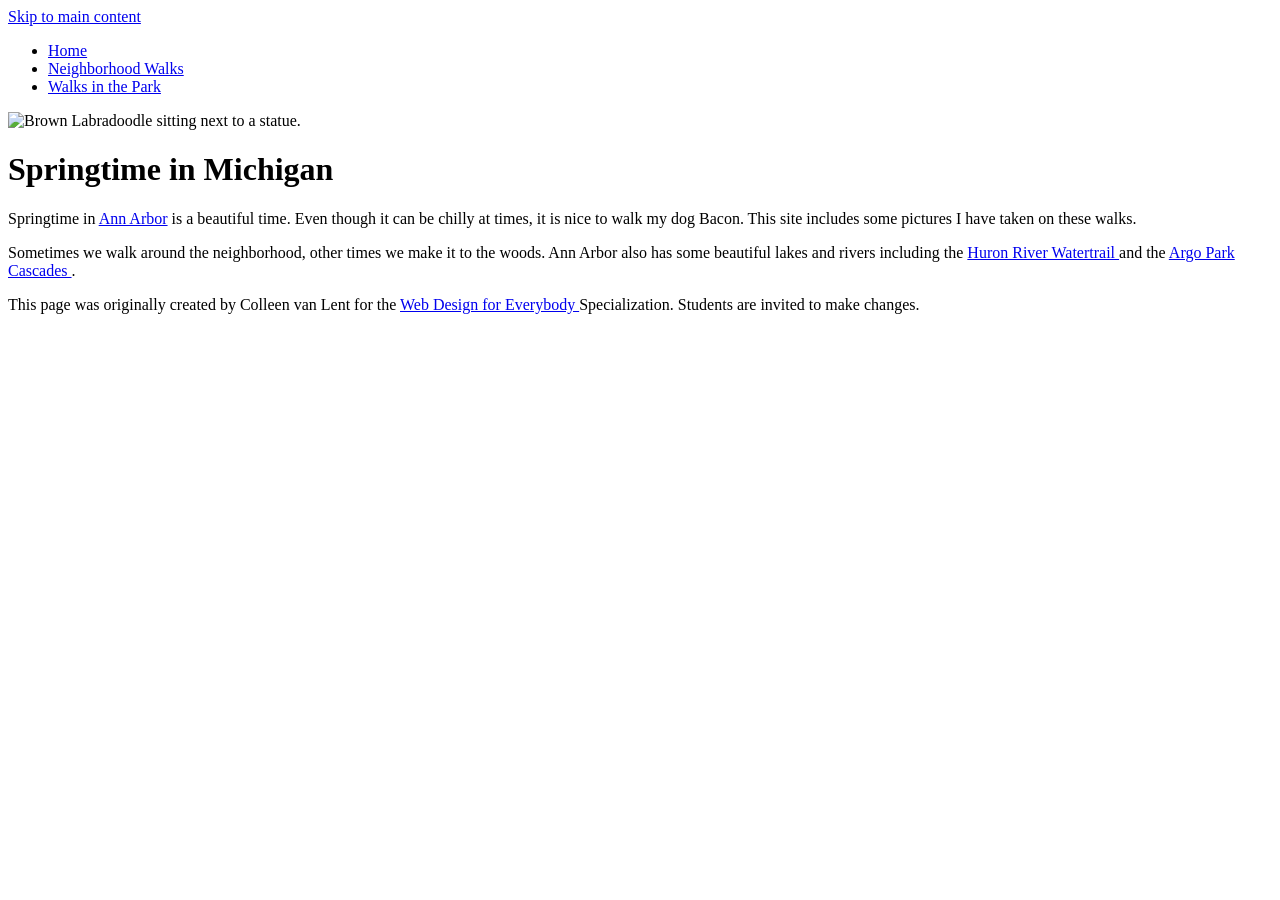
==== CSS-week2-HW2/index.html @ 5fe817da "Create index.html" ====
<!DOCTYPE html>
<html lang="en">

<head>
  <meta charset="utf-8">
  <meta name="viewport" content="width=device-width, initial-scale=1.0">
  <title>Springtime in Michigan</title>
  <link rel="stylesheet" href="css/style.css">
</head>

<body>
  <a class="skip-link" href="#main-content">Skip to main content</a>

  <header>
    <nav aria-label="Main navigation">
      <ul>
        <li>
          <a href="index.html" aria-current="page">Home</a>
        </li>
        <li>
          <a href="neighborhood.html">Neighborhood Walks</a>
        </li>
        <li>
          <a href="parks.html">Walks in the Park</a>
        </li>
      </ul>

      <img
        src="../CSS-week1-HW1/images/BaconGallupPark.jpg"
        width="200"
        alt="Brown Labradoodle sitting next to a statue.">
    </nav>

    <h1>Springtime in Michigan</h1>
  </header>

  <main id="main-content" tabindex="-1">
    <p>
      Springtime in
      <a href="https://www.michigan.org/city/ann-arbor">Ann Arbor</a>
      is a beautiful time. Even though it can be chilly at times, it is
      nice to walk my dog Bacon. This site includes some pictures I have
      taken on these walks.
    </p>

    <p>
      Sometimes we walk around the neighborhood, other times we make it
      to the woods. Ann Arbor also has some beautiful lakes and rivers
      including the
      <a href="https://www.annarbor.org/things-to-do/recreation-outdoors/huron-river/">
        Huron River Watertrail
      </a>
      and the
      <a href="https://www.a2gov.org/departments/Parks-Recreation/parks-places/argo/pages/default.aspx">
        Argo Park Cascades
      </a>.
    </p>
  </main>

  <footer>
    <p>
      This page was originally created by Colleen van Lent for the
      <a href="https://www.coursera.org/specializations/web-design">
        Web Design for Everybody
      </a>
      Specialization. Students are invited to make changes.
    </p>
  </footer>
</body>

</html>
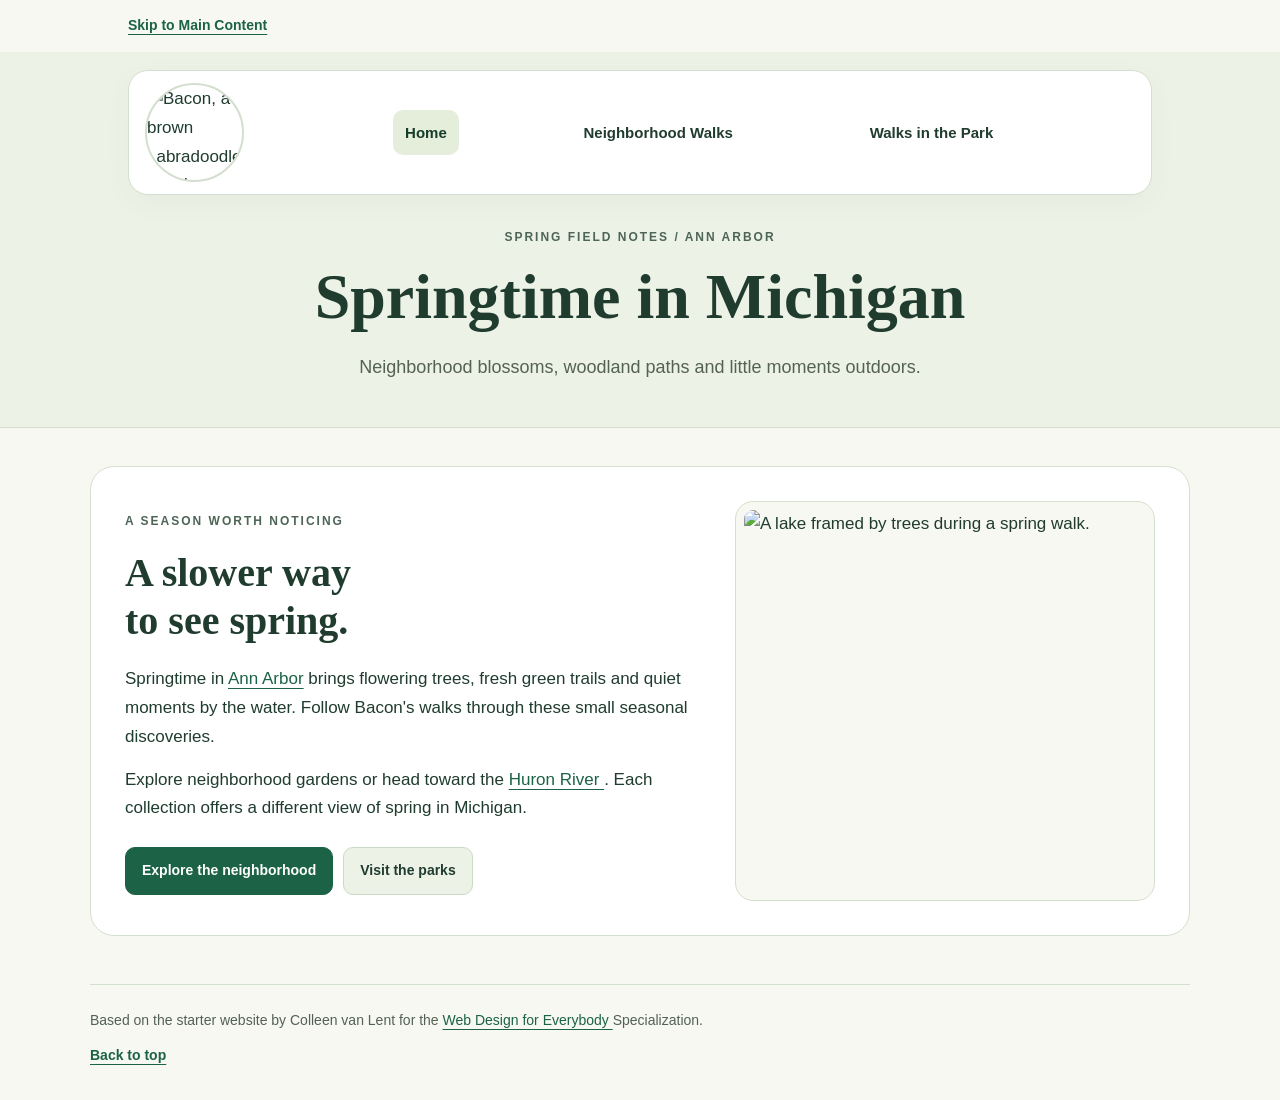
==== commit 5bf1b4d1: "Update index.html" ====
--- a/CSS-week2-HW2/index.html
+++ b/CSS-week2-HW2/index.html
@@ -1,71 +1,93 @@
 <!DOCTYPE html>
 <html lang="en">
-
 <head>
   <meta charset="utf-8">
   <meta name="viewport" content="width=device-width, initial-scale=1.0">
-  <title>Springtime in Michigan</title>
-  <link rel="stylesheet" href="css/style.css">
+  <title>Springtime in Michigan | Spring Field Notes</title>
+  <link rel="stylesheet" href="css/style.css?v=3">
 </head>
 
 <body>
-  <a class="skip-link" href="#main-content">Skip to main content</a>
+  <a class="skip-link" href="#main-content">Skip to Main Content</a>
 
   <header>
     <nav aria-label="Main navigation">
-      <ul>
-        <li>
-          <a href="index.html" aria-current="page">Home</a>
-        </li>
-        <li>
-          <a href="neighborhood.html">Neighborhood Walks</a>
-        </li>
-        <li>
-          <a href="parks.html">Walks in the Park</a>
-        </li>
-      </ul>
-
       <img
         src="../CSS-week1-HW1/images/BaconGallupPark.jpg"
         width="200"
-        alt="Brown Labradoodle sitting next to a statue.">
+        height="200"
+        alt="Bacon, a brown Labradoodle, beside a park statue.">
+
+      <ul>
+        <li><a href="index.html" aria-current="page">Home</a></li>
+        <li><a href="neighborhood.html">Neighborhood Walks</a></li>
+        <li><a href="parks.html">Walks in the Park</a></li>
+      </ul>
     </nav>
 
-    <h1>Springtime in Michigan</h1>
+    <p class="eyebrow">SPRING FIELD NOTES / ANN ARBOR</p>
+    <h1 id="top">Springtime in Michigan</h1>
+    <p class="header-intro">
+      Neighborhood blossoms, woodland paths and little moments outdoors.
+    </p>
   </header>
 
   <main id="main-content" tabindex="-1">
-    <p>
-      Springtime in
-      <a href="https://www.michigan.org/city/ann-arbor">Ann Arbor</a>
-      is a beautiful time. Even though it can be chilly at times, it is
-      nice to walk my dog Bacon. This site includes some pictures I have
-      taken on these walks.
-    </p>
+    <section class="home-story" aria-labelledby="welcome-title">
+      <div class="story-copy">
+        <span class="section-label">A SEASON WORTH NOTICING</span>
 
-    <p>
-      Sometimes we walk around the neighborhood, other times we make it
-      to the woods. Ann Arbor also has some beautiful lakes and rivers
-      including the
-      <a href="https://www.annarbor.org/things-to-do/recreation-outdoors/huron-river/">
-        Huron River Watertrail
-      </a>
-      and the
-      <a href="https://www.a2gov.org/departments/Parks-Recreation/parks-places/argo/pages/default.aspx">
-        Argo Park Cascades
-      </a>.
-    </p>
+        <h2 id="welcome-title">
+          A slower way<br>
+          to see spring.
+        </h2>
+
+        <p>
+          Springtime in
+          <a href="https://www.michigan.org/city/ann-arbor">Ann Arbor</a>
+          brings flowering trees, fresh green trails and quiet moments
+          by the water. Follow Bacon's walks through these small
+          seasonal discoveries.
+        </p>
+
+        <p>
+          Explore neighborhood gardens or head toward the
+          <a href="https://www.annarbor.org/things-to-do/recreation-outdoors/huron-river/">
+            Huron River
+          </a>.
+          Each collection offers a different view of spring in Michigan.
+        </p>
+
+        <div class="actions">
+          <a class="button" href="neighborhood.html">
+            Explore the neighborhood
+          </a>
+          <a class="button secondary" href="parks.html">
+            Visit the parks
+          </a>
+        </div>
+      </div>
+
+      <img
+        class="hero-photo"
+        src="../CSS-week1-HW1/images/lake_view.JPG"
+        width="3264"
+        height="2448"
+        alt="A lake framed by trees during a spring walk."
+        decoding="async">
+    </section>
   </main>
 
   <footer>
     <p>
-      This page was originally created by Colleen van Lent for the
+      Based on the starter website by Colleen van Lent for the
       <a href="https://www.coursera.org/specializations/web-design">
         Web Design for Everybody
       </a>
-      Specialization. Students are invited to make changes.
+      Specialization.
     </p>
+
+    <a class="back-top" href="#top">Back to top</a>
   </footer>
 </body>
-
 </html>
--- a/CSS-week2-HW2/css/style.css
+++ b/CSS-week2-HW2/css/style.css
@@ -0,0 +1,323 @@
+* {
+  box-sizing: border-box;
+}
+
+body {
+  margin: 0;
+  font-family: Arial, Helvetica, sans-serif;
+  font-size: 17px;
+  line-height: 1.7;
+  color: #203c2f;
+  background-color: #f7f8f2;
+}
+
+a {
+  color: #1c6246;
+  text-underline-offset: 4px;
+}
+
+a:focus-visible {
+  outline: 3px solid currentColor;
+  outline-offset: 4px;
+}
+
+.skip-link {
+  display: inline-block;
+  margin: 8px 10%;
+  padding: 6px 0;
+  font-size: 14px;
+  font-weight: bold;
+}
+
+header {
+  padding: 18px 0 44px;
+  background-color: #edf2e6;
+  text-align: center;
+  border-bottom: 1px solid #d4dfcf;
+}
+
+/* Navigation: required display and width */
+nav {
+  display: inline-block;
+  width: 80%;
+  padding: 12px 16px;
+  background-color: #ffffff;
+  border: 1px solid #d4dfcf;
+  border-radius: 20px;
+  text-align: left;
+  box-shadow: 0 8px 28px #2545300a;
+}
+
+/* Only the image inside nav receives this width */
+nav img {
+  display: inline-block;
+  width: 10%;
+  height: auto;
+  aspect-ratio: 1;
+  object-fit: cover;
+  vertical-align: middle;
+  border: 2px solid #d4dfcf;
+  border-radius: 50%;
+}
+
+nav ul {
+  display: inline-flex;
+  width: 83%;
+  flex-wrap: wrap;
+  justify-content: space-evenly;
+  align-items: center;
+  gap: 8px;
+  margin: 0 0 0 4%;
+  padding: 0;
+  list-style: none;
+  vertical-align: middle;
+}
+
+/* Old Homework One list-item styles are commented out:
+li {
+  display: inline-block;
+  width: 30%;
+}
+*/
+
+nav a {
+  display: inline-block;
+  padding: 10px 12px;
+  border-radius: 10px;
+  color: #203c2f;
+  font-size: 15px;
+  font-weight: bold;
+  text-decoration: none;
+}
+
+nav a[aria-current="page"],
+nav a:hover,
+nav a:focus {
+  color: #163d29;
+  background-color: #e5eedb;
+}
+
+.eyebrow,
+.section-label {
+  color: #4d6557;
+  font-size: 12px;
+  font-weight: bold;
+  letter-spacing: 2px;
+}
+
+.eyebrow {
+  margin: 32px 0 12px;
+}
+
+h1,
+h2 {
+  font-family: Georgia, "Times New Roman", serif;
+  line-height: 1.2;
+}
+
+h1 {
+  margin: 0 auto 16px;
+  font-size: clamp(32px, 5vw, 64px);
+}
+
+.header-intro {
+  width: min(650px, 80%);
+  margin: 0 auto;
+  color: #536252;
+  font-size: 18px;
+}
+
+main {
+  width: 90%;
+  max-width: 1100px;
+  margin: 0 auto;
+  padding: 38px 0 48px;
+}
+
+main:focus {
+  outline: 3px solid #1c6246;
+  outline-offset: 5px;
+}
+
+.home-story {
+  display: flex;
+  flex-wrap: wrap;
+  align-items: center;
+  gap: 32px;
+  padding: 34px;
+  background-color: #ffffff;
+  border: 1px solid #d4dfcf;
+  border-radius: 24px;
+}
+
+.story-copy {
+  flex: 1 1 300px;
+  min-width: 0;
+}
+
+.story-copy h2 {
+  margin: 14px 0 20px;
+  font-size: 40px;
+}
+
+.story-copy p {
+  margin: 14px 0;
+}
+
+.hero-photo {
+  display: block;
+  width: min(420px, 100%);
+  height: 400px;
+  object-fit: cover;
+  padding: 8px;
+  background-color: #f7f8f2;
+  border: 1px solid #d4dfcf;
+  border-radius: 18px;
+}
+
+.actions {
+  display: flex;
+  flex-wrap: wrap;
+  gap: 10px;
+  margin-top: 24px;
+}
+
+.button {
+  display: inline-block;
+  padding: 11px 16px;
+  color: #ffffff;
+  background-color: #1c6246;
+  border: 1px solid #1c6246;
+  border-radius: 10px;
+  font-size: 14px;
+  font-weight: bold;
+  text-decoration: none;
+}
+
+.button.secondary {
+  color: #203c2f;
+  background-color: #edf2e6;
+  border-color: #ccd9c5;
+}
+
+.button:hover {
+  color: #163d29;
+  background-color: #d9e7cc;
+}
+
+.collection-heading {
+  display: flex;
+  flex-wrap: wrap;
+  justify-content: space-between;
+  align-items: center;
+  gap: 12px;
+  margin-bottom: 28px;
+}
+
+.collection-heading h2 {
+  margin: 0;
+  font-size: 32px;
+}
+
+.collection-heading span {
+  color: #536252;
+  font-size: 12px;
+  font-weight: bold;
+  letter-spacing: 1px;
+}
+
+/* Grid: all required layout properties are explicit */
+.grid {
+  display: grid;
+  grid-template-columns: 40% 40%;
+  justify-content: space-evenly;
+  align-items: center;
+  row-gap: 32px;
+}
+
+/* Only images inside .grid are set to width: 100% */
+.grid img {
+  display: block;
+  width: 100%;
+  height: auto;
+  padding: 8px;
+  background-color: #ffffff;
+  border: 1px solid #d4dfcf;
+  border-radius: 18px;
+  box-shadow: 0 12px 28px #2545300d;
+}
+
+/* Flex: all required layout properties are explicit */
+.flex {
+  display: flex;
+  flex-wrap: wrap;
+  justify-content: space-evenly;
+  align-items: center;
+  gap: 24px;
+}
+
+.flex img {
+  display: block;
+  width: 220px;
+  max-width: 100%;
+  height: auto;
+  padding: 6px;
+  background-color: #ffffff;
+  border: 1px solid #d4dfcf;
+  border-radius: 16px;
+  box-shadow: 0 12px 28px #2545300d;
+}
+
+footer {
+  width: 90%;
+  max-width: 1100px;
+  margin: 0 auto;
+  padding: 24px 0 32px;
+  border-top: 1px solid #d4dfcf;
+  color: #536252;
+  font-size: 14px;
+}
+
+footer p {
+  margin: 0;
+}
+
+.back-top {
+  display: inline-block;
+  margin-top: 12px;
+  font-weight: bold;
+}
+
+@media (max-width: 600px) {
+  nav a {
+    padding: 8px;
+    font-size: 13px;
+  }
+
+  .header-intro {
+    font-size: 16px;
+  }
+
+  .home-story {
+    padding: 20px;
+  }
+
+  .story-copy h2 {
+    font-size: 30px;
+  }
+
+  .hero-photo {
+    height: 280px;
+  }
+
+  .collection-heading h2 {
+    font-size: 27px;
+  }
+
+  /* Old Homework One mobile list-item styles remain disabled:
+  li {
+    display: block;
+    width: 100%;
+  }
+  */
+}
